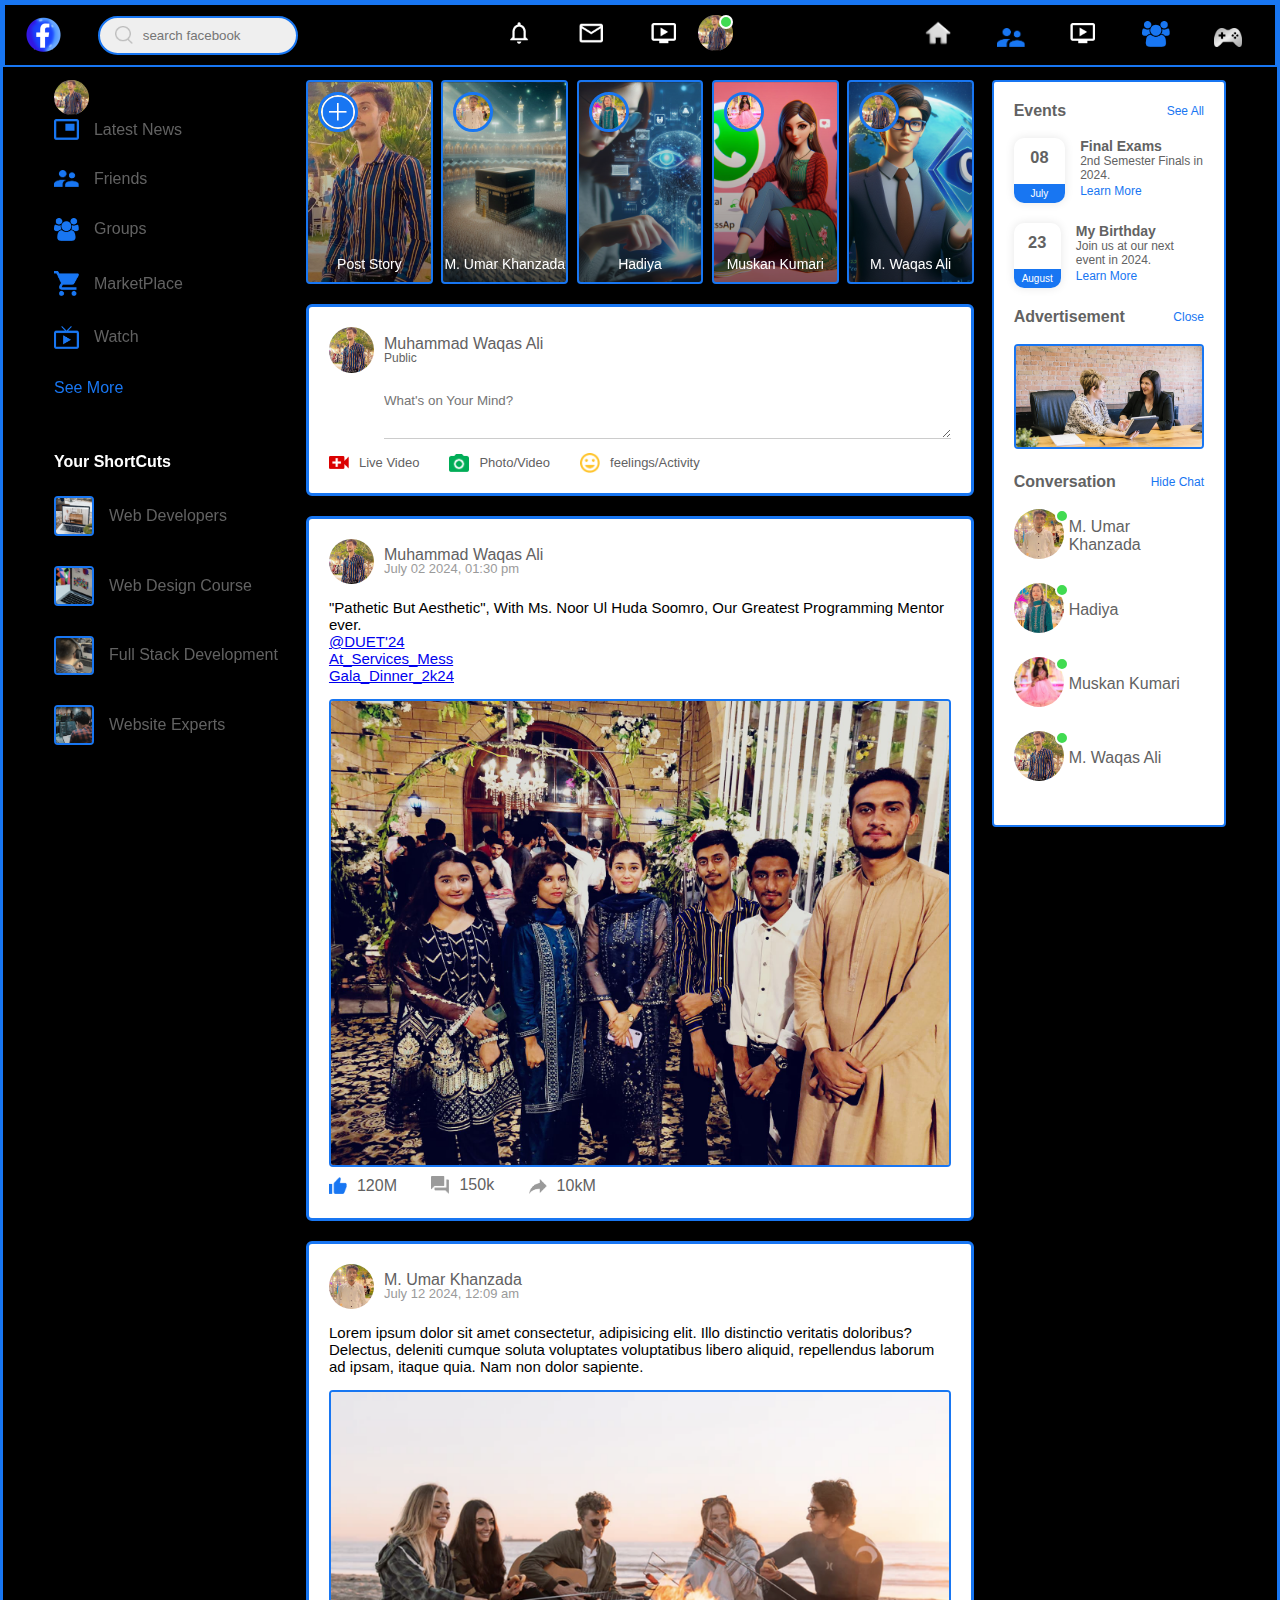
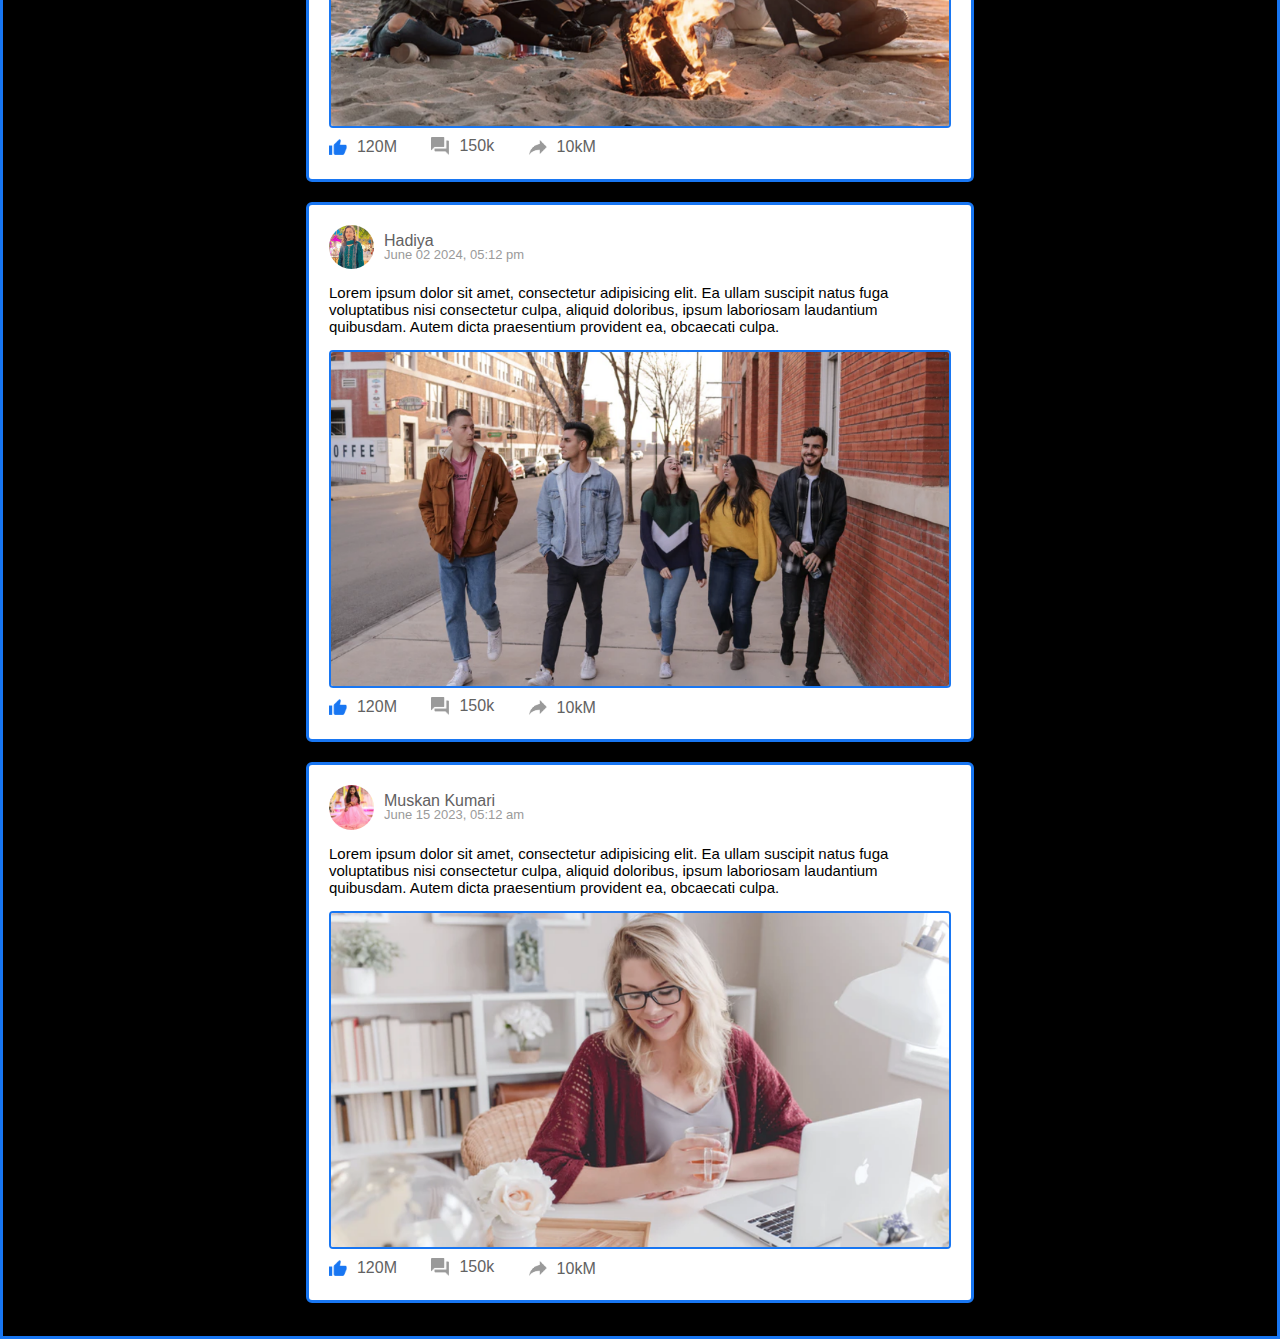
==== Facebook clone/main.html @ 76fe586c "Add files via upload" ====
<!DOCTYPE html>
<html lang="en">

<head>
    <meta charset="UTF-8">
    <meta name="viewport" content="width=device-width, initial-scale=1.0">
    <title>FaceBook</title>
    <link rel="stylesheet" href="style.css">
</head>

<body>
    <!-- Navigation Bar -->
    <nav>
        <div class="nav-left">
            <img src="assets/entry.webp" alt="logo" class="logo">
            <div class="search-box">
                <img src="assets/search.png">
                <input type="text" placeholder="search facebook">
            </div>
        </div>
        <div class="nav-right">
            <ul>
                <li><img src="assets/notification.png"></li>
                <li><img src="assets/inbox.png"></li>
                <li><img src="assets/video.png"></li>
            </ul>
            <div class="nav-user-icon online">
                <img src="assets/member-4.jpg" alt="">
            </div>
        </div>
        <div class="nav-center">
            <div>
                <ul>
                    <li><img src="assets/home.webp"></li>
                    <li><a href="https://www.facebook.com/friends"><img src="assets/friends.png"></a></li>
                    <li><a href="https://www.facebook.com/watch/?ref=tab"><img src="assets/video.png"></a></li>
                    <li><a href="https://www.facebook.com/groups/feed/"><img src="assets/group.png"></a></li>
                    <li><a href="https://www.facebook.com/gaming/play/?store_visit_source=gaming_tab"><img src="assets/gaming.webp"></a></li>
                </ul>
            </div>
        </div>
    </nav>
    <!-- Content Area -->
    <div class="container">
        <!-- Left Sidebar -->
        <div class="left-sidebar">
            <div class="imp-link">
                <div class="nav-user-icon">
                    <img src="assets/member-4.jpg">
                </div>
                <a href="#"><img src="assets/news.png">Latest News</a>
                <a href="#"><img src="assets/friends.png">Friends</a>
                <a href="#"><img src="assets/group.png">Groups</a>
                <a href="#"><img src="assets/marketplace.png">MarketPlace</a>
                <a href="#"><img src="assets/watch.png">Watch</a>
                <a href="#">See More</a>
            </div>
            <div class="shortcut-link">
                <p>Your ShortCuts</p>
                <a href="#"><img src="assets/shortcut-1.png">Web Developers</a>
                <a href="#"><img src="assets/shortcut-2.png">Web Design Course</a>
                <a href="#"><img src="assets/shortcut-3.png">Full Stack Development</a>
                <a href="#"><img src="assets/shortcut-4.png">Website Experts</a>
            </div>
        </div>

        <!-- Main Content Area -->
        <div class="main">
            <div class="story-gallery">
                <div class="story st">
                    <img src="assets/upload.png">
                    <p>Post Story</p>
                </div>
                <div class="story s1">
                    <img src="assets/member-1.jpg">
                    <p>M. Umar Khanzada</p>
                </div>
                <div class="story s2">
                    <img src="assets/member-2.jpg">
                    <p>Hadiya</p>
                </div>
                <div class="story s3">
                    <img src="assets/member-3.jpg">
                    <p>Muskan Kumari</p>
                </div>
                <div class="story s4">
                    <img src="assets/member-4.jpg">
                    <p>M. Waqas Ali</p>
                </div>
            </div>

            <div class="post-container">
                <div class="user-profile">
                    <img src="assets/member-4.jpg">
                    <div>
                        <p>Muhammad Waqas Ali</p>
                        <small>Public</small>
                    </div>
                </div>
                <div class="input-container">
                    <textarea rows="3" placeholder="What's on Your Mind?"></textarea>
                </div>
                <div class="addpost-link">
                    <a href="#"><img src="assets/live-video.png" alt="">Live Video</a>
                    <a href="#"><img src="assets/photo.png" alt="">Photo/Video</a>
                    <a href="#"><img src="assets/feeling.png" alt="">feelings/Activity</a>
                </div>
            </div>

            <div class="post-container">
                <div class="user-profile">
                    <img src="assets/member-4.jpg">
                    <div>
                        <p>Muhammad Waqas Ali</p>
                        <span>July 02 2024, 01:30 pm</span>
                    </div>
                </div>
                <p class="post-text">"Pathetic But Aesthetic", With Ms. Noor Ul Huda Soomro, Our Greatest Programming
                    Mentor ever.<a href="#"><br>@DUET'24</a><a href="#"><br>At_Services_Mess</a>
                    <a href="#"><br>Gala_Dinner_2k24</a>
                </p>
                <div class="post-image">
                    <img src="assets/post1.jpg">
                </div>
                <div class="post-row">
                    <div class="activity-icons">
                        <div>
                            <img src="assets/like-blue.png">
                            120M
                        </div>
                        <div>
                            <img src="assets/comments.png">
                            150k
                        </div>
                        <div>
                            <img src="assets/share.png">
                            10kM
                        </div>
                    </div>
                    <div class="post-profile-icon">

                    </div>
                </div>
            </div>
            <div class="post-container">
                <div class="user-profile">
                    <img src="assets/member-1.jpg">
                    <div>
                        <p>M. Umar Khanzada </p>
                        <span>July 12 2024, 12:09 am</span>
                    </div>
                </div>
                <p class="post-text">Lorem ipsum dolor sit amet consectetur, adipisicing elit. Illo distinctio veritatis
                    doloribus? Delectus, deleniti cumque soluta voluptates voluptatibus libero aliquid, repellendus
                    laborum ad ipsam, itaque quia. Nam non dolor sapiente.</p>
                <div class="post-image">
                    <img src="assets/feed-image-2.png">
                </div>
                <div class="post-row">
                    <div class="activity-icons">
                        <div>
                            <img src="assets/like-blue.png">
                            120M
                        </div>
                        <div>
                            <img src="assets/comments.png">
                            150k
                        </div>
                        <div>
                            <img src="assets/share.png">
                            10kM
                        </div>
                    </div>
                    <div class="post-profile-icon">

                    </div>
                </div>
            </div>

            <div class="post-container">
                <div class="user-profile">
                    <img src="assets/member-2.jpg">
                    <div>
                        <p>Hadiya</p>
                        <span>June 02 2024, 05:12 pm</span>
                    </div>
                </div>
                <p class="post-text">Lorem ipsum dolor sit amet, consectetur adipisicing elit. Ea ullam suscipit natus
                    fuga voluptatibus nisi consectetur culpa, aliquid doloribus, ipsum laboriosam laudantium quibusdam.
                    Autem dicta praesentium provident ea, obcaecati culpa.</p>
                <div class="post-image">
                    <img src="assets/feed-image-3.png">
                </div>
                <div class="post-row">
                    <div class="activity-icons">
                        <div>
                            <img src="assets/like-blue.png">
                            120M
                        </div>
                        <div>
                            <img src="assets/comments.png">
                            150k
                        </div>
                        <div>
                            <img src="assets/share.png">
                            10kM
                        </div>
                    </div>
                    <div class="post-profile-icon">

                    </div>
                </div>
            </div>

            <div class="post-container">
                <div class="user-profile">
                    <img src="assets/member-3.jpg">
                    <div>
                        <p>Muskan Kumari</p>
                        <span>June 15 2023, 05:12 am</span>
                    </div>
                </div>
                <p class="post-text">Lorem ipsum dolor sit amet, consectetur adipisicing elit. Ea ullam suscipit natus
                    fuga voluptatibus nisi consectetur culpa, aliquid doloribus, ipsum laboriosam laudantium quibusdam.
                    Autem dicta praesentium provident ea, obcaecati culpa.</p>
                <div class="post-image">
                    <img src="assets/feed-image-4.png">
                </div>
                <div class="post-row">
                    <div class="activity-icons">
                        <div>
                            <img src="assets/like-blue.png">
                            120M
                        </div>
                        <div>
                            <img src="assets/comments.png">
                            150k
                        </div>
                        <div>
                            <img src="assets/share.png">
                            10kM
                        </div>
                    </div>
                    <div class="post-profile-icon">

                    </div>
                </div>
            </div>
        </div>

        <!-- Right Sidebar -->
        <div class="right-sidebar">
            <div class="sidebar-title">
                <h4>Events</h4>
                <a href="#">See All</a>
            </div>

            <div class="event">
                <div class="left-event">
                    <h3>08</h3>
                    <span>July</span>
                </div>
                <div class="right-event">
                    <h4>Final Exams</h4>
                    <p>2nd Semester Finals in 2024.</p>
                    <a href="#">Learn More</a>
                </div>
            </div>

            <div class="event">
                <div class="left-event">
                    <h3>23</h3>
                    <span>August</span>
                </div>
                <div class="right-event">
                    <h4>My Birthday</h4>
                    <p>Join us at our next event in 2024.</p>
                    <a href="#">Learn More</a>
                </div>
            </div>

            <div class="sidebar-title">
                <h4>Advertisement</h4>
                <a href="#">Close</a>
            </div>
            <img src="assets/advertisement.png" class="sidebar-ads">
            <div class="sidebar-title">
                <h4>Conversation</h4>
                <a href="#">Hide Chat</a>
            </div>
            <div class="online-list">
                <div class="online">
                    <img src="assets/member-1.jpg">
                </div>
                <p>M. Umar Khanzada</p>
            </div>
            <div class="online-list">
                <div class="online">
                    <img src="assets/member-2.jpg">
                </div>
                <p>Hadiya</p>
            </div>
            <div class="online-list">
                <div class="online">
                    <img src="assets/member-3.jpg">
                </div>
                <p>Muskan Kumari</p>
            </div>
            <div class="online-list">
                <div class="online">
                    <img src="assets/member-4.jpg">
                </div>
                <p>M. Waqas Ali</p>
            </div>
        </div>
    </div> 
</body>

</html>
---- Facebook clone/style.css ----
*{
    margin: 0;
    padding :0;
    font-family: 'popins', sans-serif;
    box-sizing: border-box;
}
body{
    background-color: black;
    border: 3px solid #1876f2;
}
nav{
    display: flex;
    align-items: center;
    justify-content: space-between;
    background-color: black;
    border: 2px solid #1876f2;
    padding: 5px 1%;
    position: sticky;
    top: 0;
    z-index: 100;
}
.logo{
    width:50px;
    margin-right: 30px;
}
.nav-left, .nav-right, .nav-center{
    display:flex;
    align-items: center;
}
.nav-right ul li{
    list-style: none;
    display: inline-block;
}
.nav-right ul li img{
    width:28px;
    margin: 0 20px;
}
.nav-user-icon{
    margin-left: 0px;
}
.nav-user-icon img{
    width: 35px;
    border-radius: 100%;
    cursor:pointer;
}
.search-box{
    background: #efefef;
    width: 200px;
    border: 2px solid #1876f2;
    border-radius: 20px;
    display: flex;
    align-items: center;
    padding: 0 15px;
    margin-right: 15px;
}
.search-box img{
    width:18px;
}
.search-box input{
    width:100%;
    background: transparent;
    padding:10px;
    outline:none;
    border:0;
}
.online{
    position: relative;
}
.online::after{
    content:'';
    width: 10px;
    height: 10px;
    border: 2px solid #fff;
    border-radius: 50%;
    background: #41db51;
    position: absolute;
    top:0;
    right: 0;
}
.container{
    display: flex;
    justify-content: space-between;
    padding: 13px 4%;
}
.left-sidebar{
    flex-basis: 20%;
    position: sticky;
    top: 70px;
    align-self: flex-start;
}
.right-sidebar{
    flex-basis: 20%;
    position: sticky;
    top: 70px;
    align-self: flex-start;
    background: #fff;
    border: 2px solid #1876f2;
    padding: 20px;
    border-radius: 4px;
    color: #626262;
}
.main{
    flex-basis: 57%;
}
.imp-link a, .shortcut-link a{
    text-decoration: none;
    color: #626262;
    width: fit-content;
    display: flex;
    align-items: center;
    margin-bottom: 30px;
}
.imp-link a img{
    width: 25px;
    margin-right: 15px;
}
.imp-link a:last-child{
    color: #1876f2;
}
.imp-link{
    border-bottom: 1px solid black;
}
.shortcut-link p{
    margin: 25px 0;
    color: #626262;
    font-weight: bold;
    color: black;
    color: #fff;
}
.shortcut-link a img{
    width: 40px;
    border-radius: 4px;
    margin-right: 15px;
    border: 2px solid #1876f2;
}
.sidebar-title{
    display: flex;
    align-items: center;
    justify-content: space-between;
    margin-bottom: 18px;
}
.sidebar-title h4{
    font-weight: 600;
    font-size: 16px;
}
.sidebar-title a{
    text-decoration: none;
    color: #1876f2;
    font-size: 12px;
}
.event{
    display: flex;
    font-size: 14px;
    margin-bottom: 20px;
}
.left-event{
    border-radius: 10px;
    height: 65px;
    width: 65px;
    margin-right: 15px;
    padding-top: 10px;
    text-align: center;
    position: relative;
    overflow: hidden;
    box-shadow: 0 0 10px rgba(0, 0, 0, 0.1);
}
.event p{
    font-size: 12px;
}
.event a{
    font-size: 12px;
    text-decoration: none;
    color: #1876f2;
}
.left-event span{
    position: absolute;
    bottom: 0;
    left: 0;
    width: 100%;
    font-size: 10px;
    color: #fff;
    background: #1876f2;
    padding: 4px 0;
}
.sidebar-ads{
    width: 100%;
    margin-bottom:20px ;
    border-radius: 4px;
    border: 2px solid #1876f2;
}
.online-list{
    display: flex;
    align-items: center;
    margin-bottom: 20px;
}
.online-list .online img{
    width: 50px;
    height: 50px;
    border-radius: 50%;
    margin-right: 5px;
    border-color: #41db51;
}
.story-gallery{
    display: flex;
    justify-content: space-between;
    margin-bottom: 20px;
}
.story-gallery .story img{
    width: 40px;
    height: 40px;
    border-radius: 50%;
    border: solid #1876f2 ;
}
.story{
    flex-basis: 19%;
    padding-top: 30%;
    position: relative;
    background-image: linear-gradient(transparent,rgba(0,0,0,0.5)), url(assets/member-4.jpg);
    background-position: center;
    background-size: cover;
    border-radius: 4px;
    border: 2px solid #1876f2;
}
.story img{
    position: absolute;
    width: 25px;
    /* border-radius: 50%; */
    top: 10px;
    left: 10px;
    border-radius: 50px solid #626162;
}

.story p{
    position: absolute;
    bottom: 10px;
    width: 100%;
    text-align: center;
    font-size: 14px;
    color: #fff;
}
.s1{
    background-image: linear-gradient(transparent,rgba(0,0,0,0.5)), url(assets/status1.jpg);
}
.s2{
    background-image: linear-gradient(transparent,rgba(0,0,0,0.5)), url(assets/status2.jpeg);
}
.s3{
    background-image: linear-gradient(transparent,rgba(0,0,0,0.5)), url(assets/status3.jpeg);
}
.s4{
    background-image: linear-gradient(transparent,rgba(0,0,0,0.5)), url(assets/status4.jpeg);
}
.post-container{
    width: 100%;
    background: #fff;
    border-radius: 20px;
    padding: 20px;
    color: #626262;
    border: 3px solid #1876f2;
}
.user-profile{
    display: flex;
    align-items: center;
}
.user-profile img{
    width: 45px;
    border-radius: 50%;
    margin-right: 10px;
}
.user-profile p{
    margin-bottom: -5px;
    font-weight: 500;
    color: #626162;
}
.user-profile small{
    font-size: 12px;
}
.input-container{
    padding-left: 55px;
    padding-top: 20px;
}
.input-container textarea{
    width: 100%;
    border: 0;
    outline: 0;
    border-bottom: 1px solid #ccc;
    background: transparent;
}
.addpost-link{
    display: flex;
    margin-top: 10px;
}
.addpost-link a{
    text-decoration: none;
    display: flex;
    justify-content: center;
    align-items: center;
    color: #626162;
    margin-right: 30px;
    font-size: 13px;
}
.addpost-link a img{
    width: 20px;
    margin-right: 10px;
}
.post-container{
    width: 100%;
    background: #fff;
    border-radius: 6px;
    padding: 20px;
    margin: 20px 0;
}
.post-container span{ 
    font-size: 13px;
    color: #9a9a9a;
}
.post-text{
    color: black;
    margin: 15px 0;
    font-size: 15px;
}
.post-image img{
    width: 100%;
    border-radius: 4px;
    margin-bottom: 5px;
    border: 2px solid #1876f2;
}
.post-row{
    display: flex;
    align-items: center;
    justify-content: space-between;
}
.activity-icons div{
    display: inline-flex;
    align-items: center;
    margin-right: 30px;
    
    
}
.activity-icons div img{
    width: 18px;
    margin-right: 10px;
}

.nav-center ul li{
    list-style: none;
    display: inline-block;
}
.nav-center ul li img{
    width:28px;
    margin: 0 20px;
}
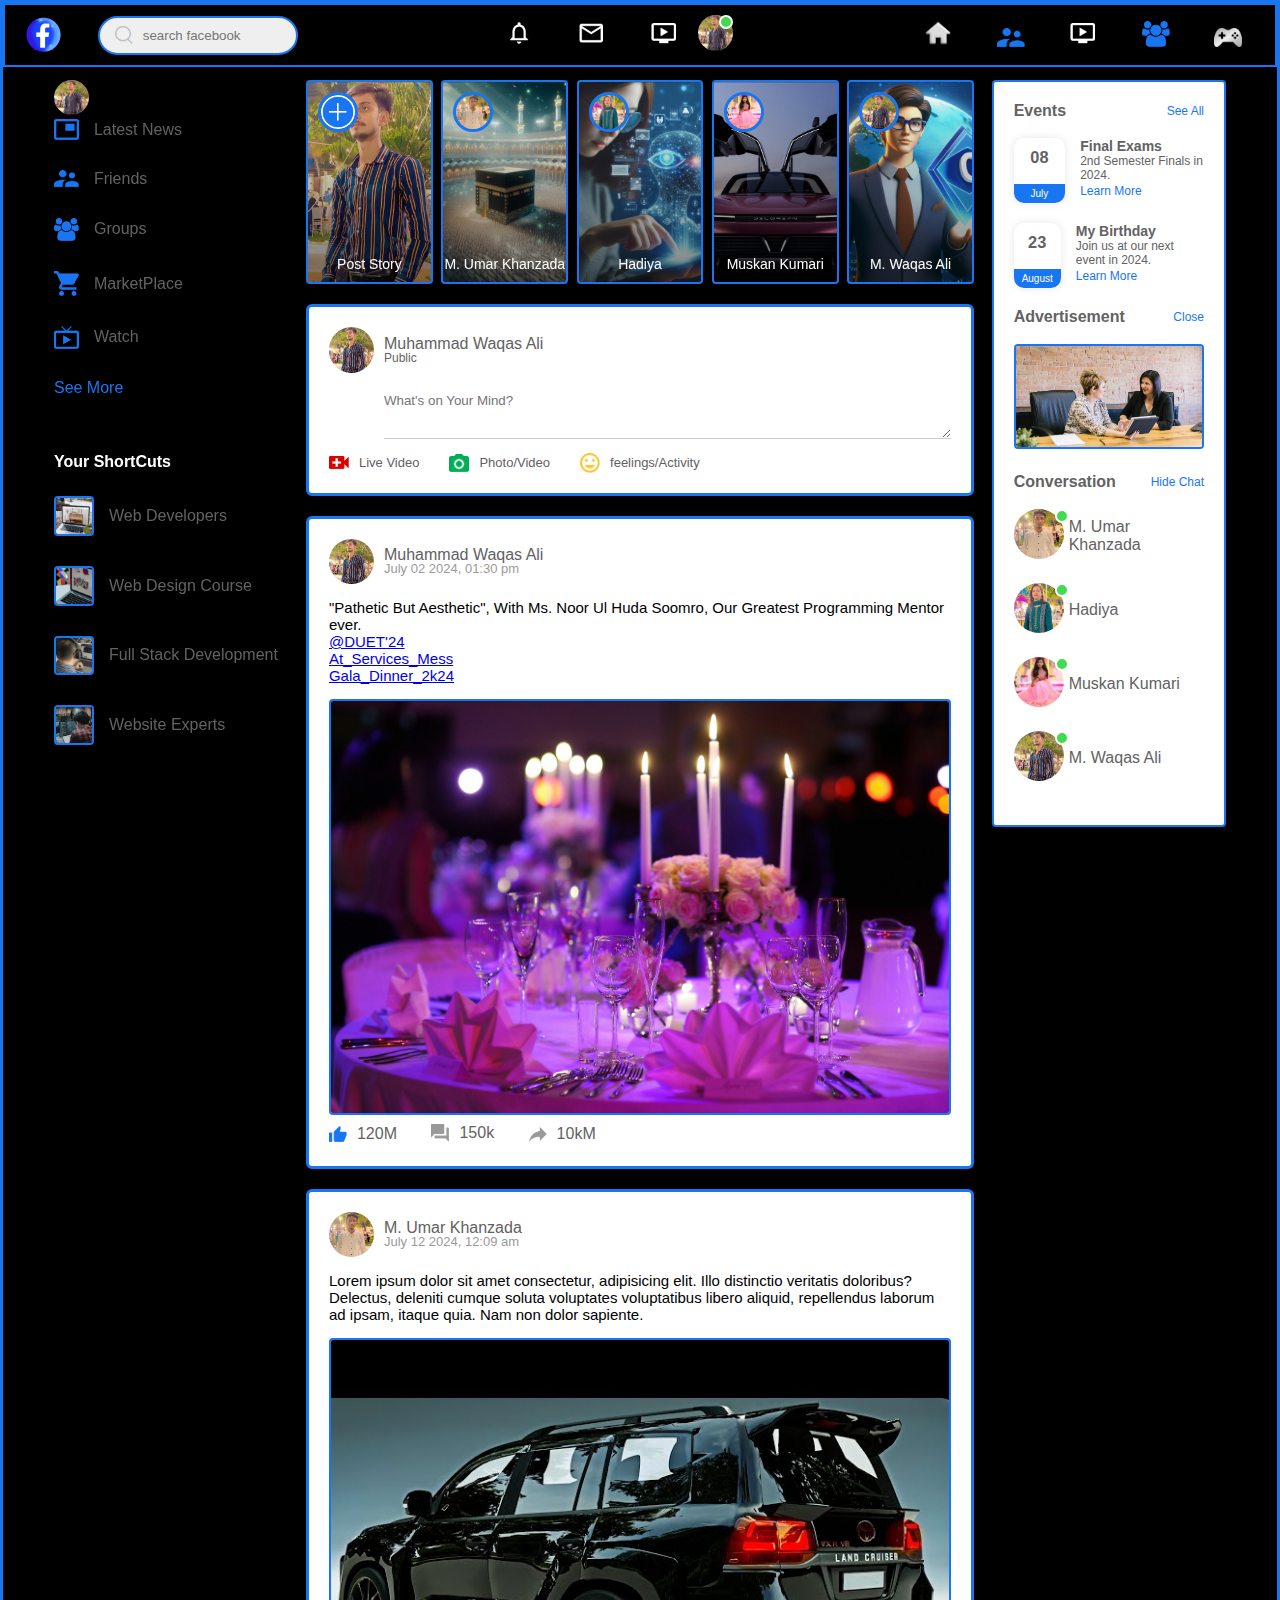
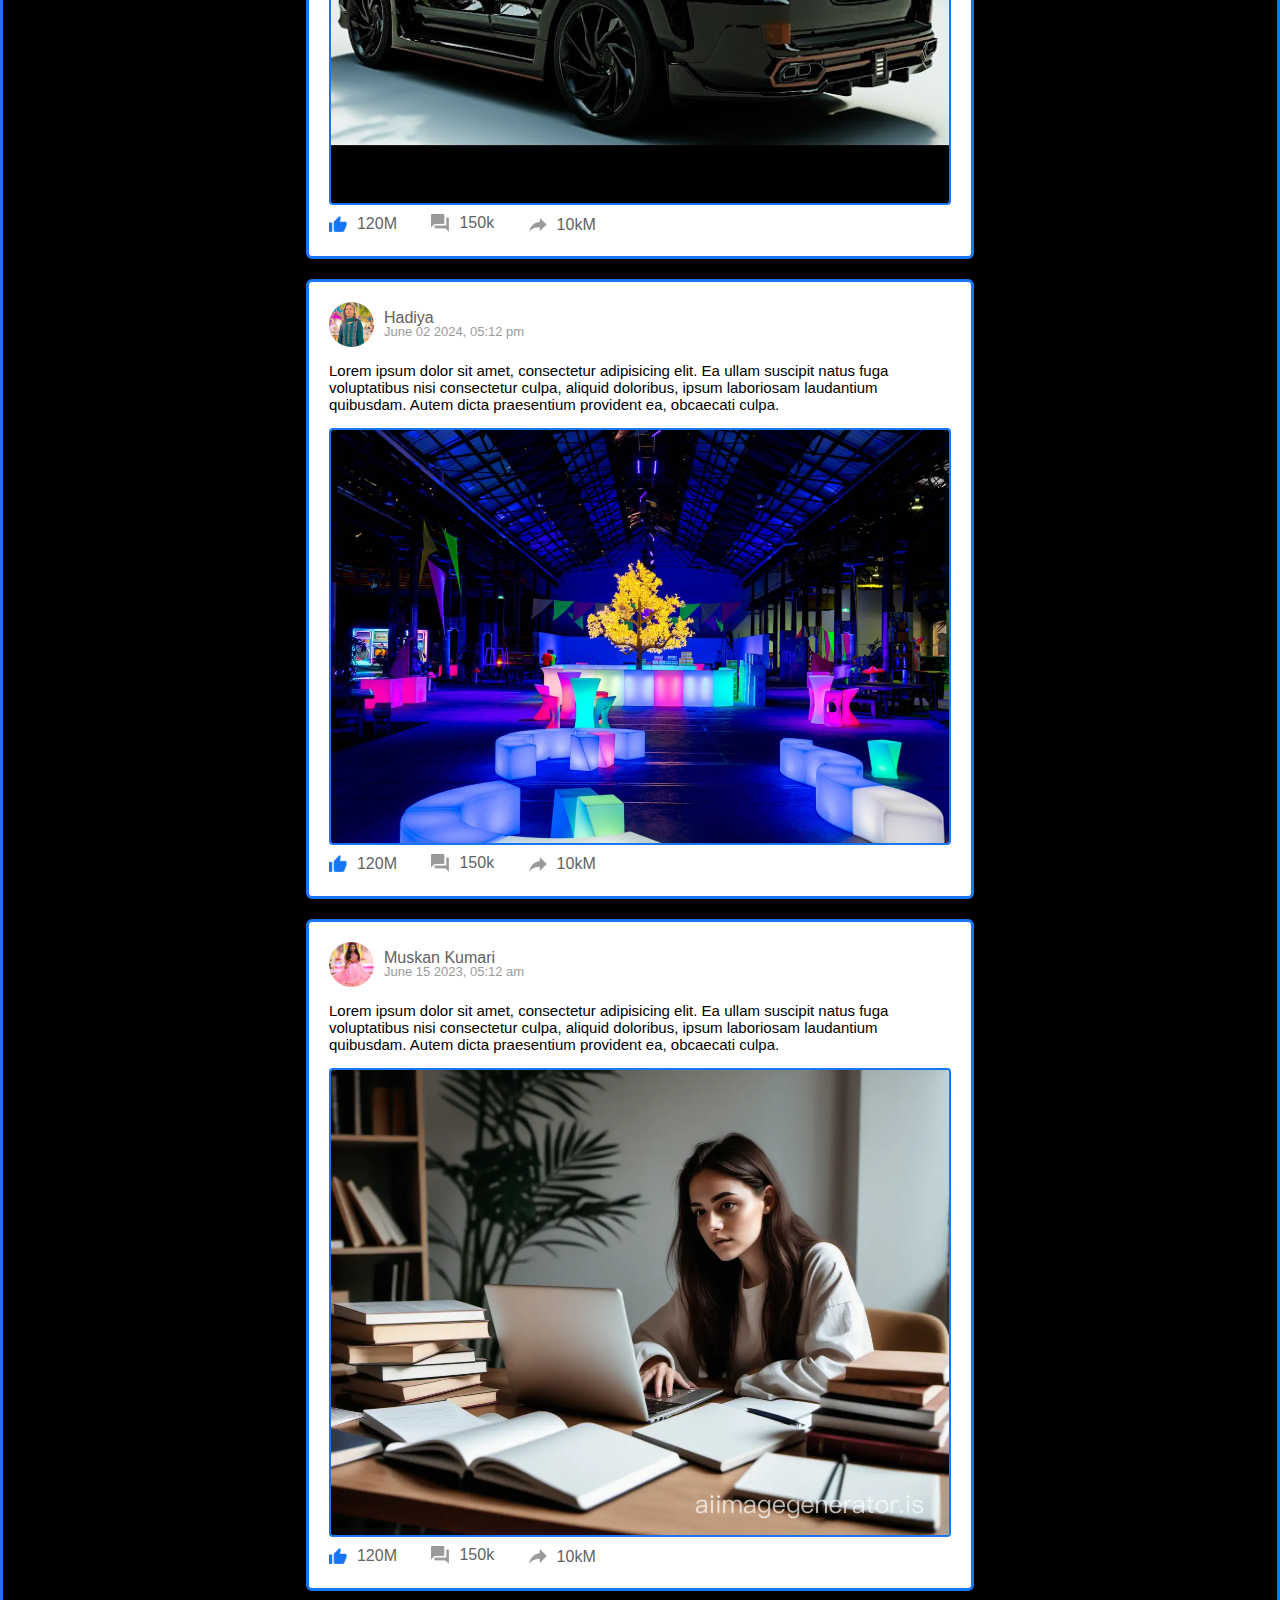
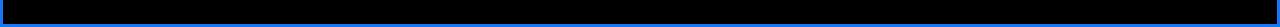
==== commit 07f5812f: "Add files via upload" ====
--- a/Facebook clone/main.html
+++ b/Facebook clone/main.html
@@ -120,7 +120,7 @@
                     <a href="#"><br>Gala_Dinner_2k24</a>
                 </p>
                 <div class="post-image">
-                    <img src="assets/post1.jpg">
+                    <img src="assets/gala.jpg">
                 </div>
                 <div class="post-row">
                     <div class="activity-icons">
@@ -154,7 +154,7 @@
                     doloribus? Delectus, deleniti cumque soluta voluptates voluptatibus libero aliquid, repellendus
                     laborum ad ipsam, itaque quia. Nam non dolor sapiente.</p>
                 <div class="post-image">
-                    <img src="assets/feed-image-2.png">
+                    <img src="assets/umarcar.jpg">
                 </div>
                 <div class="post-row">
                     <div class="activity-icons">
@@ -189,7 +189,7 @@
                     fuga voluptatibus nisi consectetur culpa, aliquid doloribus, ipsum laboriosam laudantium quibusdam.
                     Autem dicta praesentium provident ea, obcaecati culpa.</p>
                 <div class="post-image">
-                    <img src="assets/feed-image-3.png">
+                    <img src="assets/hads.jpg">
                 </div>
                 <div class="post-row">
                     <div class="activity-icons">
@@ -224,7 +224,7 @@
                     fuga voluptatibus nisi consectetur culpa, aliquid doloribus, ipsum laboriosam laudantium quibusdam.
                     Autem dicta praesentium provident ea, obcaecati culpa.</p>
                 <div class="post-image">
-                    <img src="assets/feed-image-4.png">
+                    <img src="assets/muskans.webp">
                 </div>
                 <div class="post-row">
                     <div class="activity-icons">
--- a/Facebook clone/style.css
+++ b/Facebook clone/style.css
@@ -245,7 +245,7 @@
     background-image: linear-gradient(transparent,rgba(0,0,0,0.5)), url(assets/status2.jpeg);
 }
 .s3{
-    background-image: linear-gradient(transparent,rgba(0,0,0,0.5)), url(assets/status3.jpeg);
+    background-image: linear-gradient(transparent,rgba(0,0,0,0.5)), url(assets/car.webp);
 }
 .s4{
     background-image: linear-gradient(transparent,rgba(0,0,0,0.5)), url(assets/status4.jpeg);
@@ -334,8 +334,6 @@
     display: inline-flex;
     align-items: center;
     margin-right: 30px;
-    
-    
 }
 .activity-icons div img{
     width: 18px;
